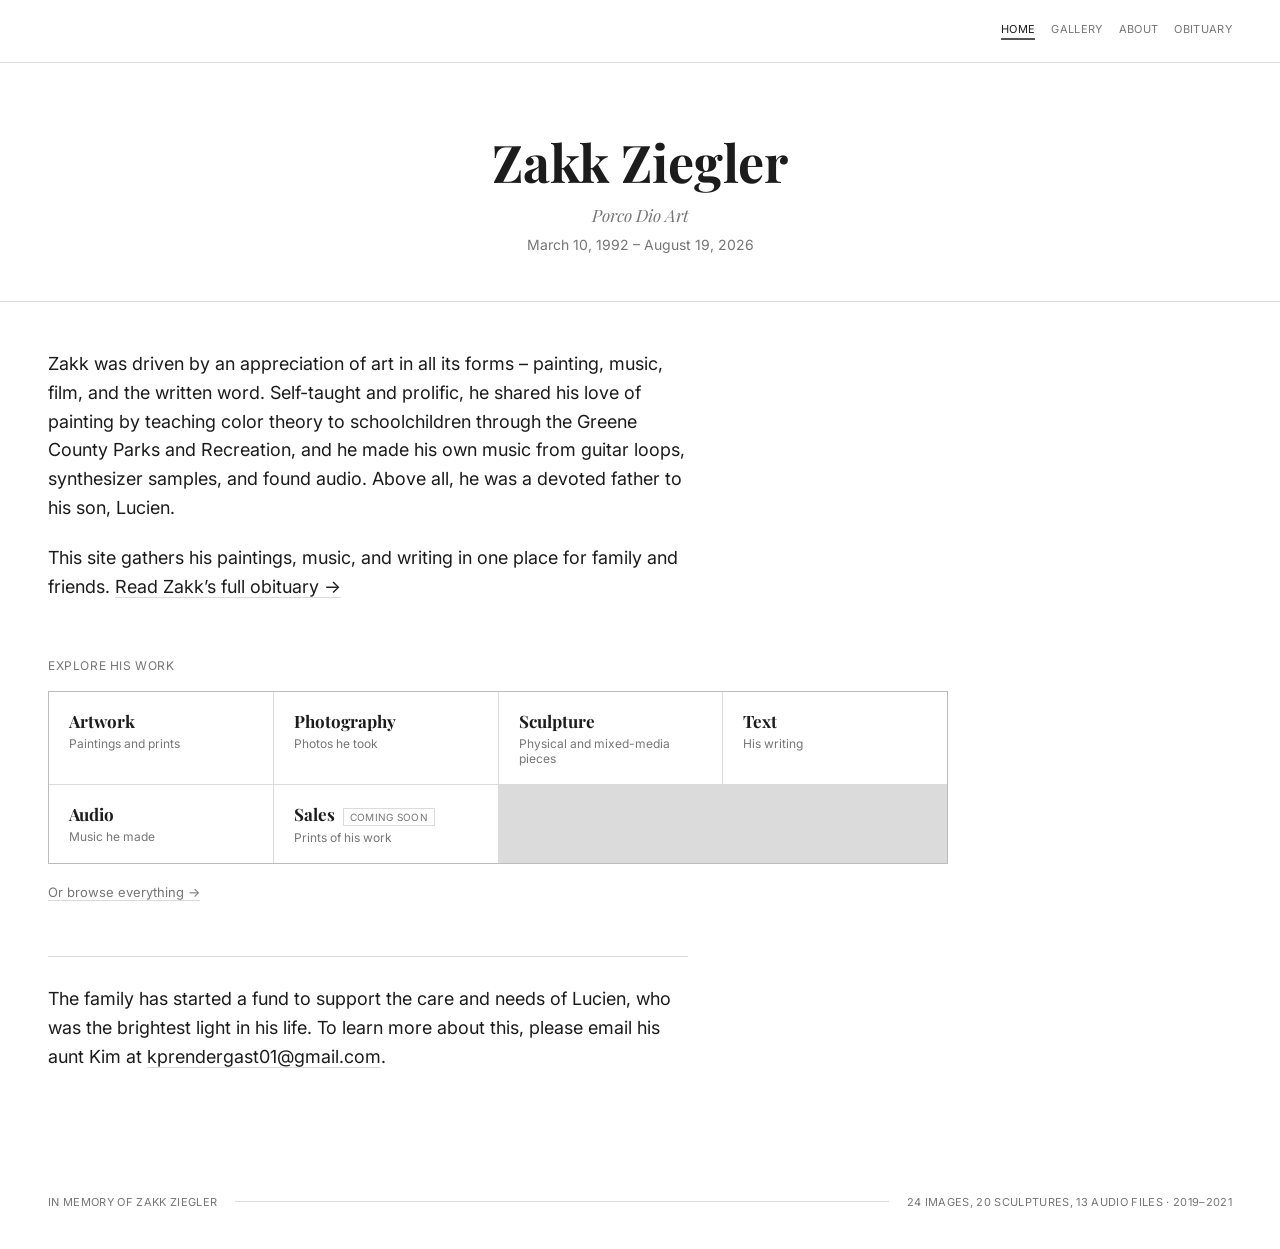
==== index.html @ e4d0fa74 "Split the homepage into a landing page and a separate Gallery page index.html was doing double duty " ====
<!doctype html>
<html lang="en">
<head>
<meta charset="utf-8">
<meta name="viewport" content="width=device-width, initial-scale=1">
<title>In Memory of Zakk Ziegler</title>
<meta name="description" content="Zakk Ziegler's art, music, and writing, gathered for family and friends.">
<meta name="color-scheme" content="light">
<link rel="icon" href="favicon.ico" sizes="16x16">

<!-- Open Graph tags control link-preview cards (iMessage, Slack,
     social media, etc.) separately from the browser-tab <title>
     above -- shows "Porco Dio Art" there rather than the more
     formal page title. -->
<meta property="og:type" content="website">
<meta property="og:url" content="https://zakkziegler.com/">
<meta property="og:title" content="Porco Dio Art">
<meta property="og:description" content="Zakk Ziegler's art, music, and writing, gathered for family and friends.">
<meta name="twitter:card" content="summary">
<meta name="twitter:title" content="Porco Dio Art">
<meta name="twitter:description" content="Zakk Ziegler's art, music, and writing, gathered for family and friends.">

<link rel="preconnect" href="https://fonts.googleapis.com">
<link rel="preconnect" href="https://fonts.gstatic.com" crossorigin>
<link href="https://fonts.googleapis.com/css2?family=Playfair+Display:ital,wght@0,500;0,600;0,700;0,800;1,500;1,600&family=Inter:ital,wght@0,400;0,500;0,600;0,700;1,400&display=swap" rel="stylesheet">

<link rel="stylesheet" href="styles.css">
</head>
<body>

<header class="site-header">
  <div class="header-right">
    <nav class="site-nav" aria-label="Site pages">
      <a href="index.html" aria-current="page">Home</a>
      <a href="gallery.html">Gallery</a>
      <a href="about.html">About</a>
      <a href="obituary.html">Obituary</a>
    </nav>
  </div>
</header>

<div id="view">
<section class="hero">
  <h1 class="hero-name">Zakk Ziegler</h1>
  <p class="hero-subtitle">Porco Dio Art</p>
  <p class="hero-dates">March 10, 1992 &ndash; August 19, 2026</p>
</section>

<main class="about-main landing-main">
  <div class="about-content">
    <p>Zakk was driven by an appreciation of art in all its forms &ndash; painting, music, film, and the written word. Self-taught and prolific, he shared his love of painting by teaching color theory to schoolchildren through the Greene County Parks and Recreation, and he made his own music from guitar loops, synthesizer samples, and found audio. Above all, he was a devoted father to his son, Lucien.</p>
    <p>This site gathers his paintings, music, and writing in one place for family and friends. <a href="obituary.html">Read Zakk&rsquo;s full obituary &rarr;</a></p>
  </div>

  <div class="explore">
    <p class="explore-label">Explore his work</p>
    <div class="explore-grid">
      <a class="explore-card" href="gallery.html?type=photo">
        <span class="explore-card-title">Artwork</span>
        <span class="explore-card-desc">Paintings and prints</span>
      </a>
      <a class="explore-card" href="gallery.html?type=photography">
        <span class="explore-card-title">Photography</span>
        <span class="explore-card-desc">Photos he took</span>
      </a>
      <a class="explore-card" href="gallery.html?type=sculpture">
        <span class="explore-card-title">Sculpture</span>
        <span class="explore-card-desc">Physical and mixed-media pieces</span>
      </a>
      <a class="explore-card" href="gallery.html?type=text">
        <span class="explore-card-title">Text</span>
        <span class="explore-card-desc">His writing</span>
      </a>
      <a class="explore-card" href="gallery.html?type=audio">
        <span class="explore-card-title">Audio</span>
        <span class="explore-card-desc">Music he made</span>
      </a>
      <a class="explore-card" href="gallery.html?type=sales">
        <span class="explore-card-title">Sales <span class="explore-card-badge">Coming soon</span></span>
        <span class="explore-card-desc">Prints of his work</span>
      </a>
    </div>
    <p class="explore-all"><a href="gallery.html">Or browse everything &rarr;</a></p>
  </div>

  <div class="about-content landing-note">
    <p>The family has started a fund to support the care and needs of Lucien, who was the brightest light in his life. To learn more about this, please email his aunt Kim at <a href="mailto:kprendergast01@gmail.com">kprendergast01@gmail.com</a>.</p>
  </div>
</main>
</div>

<footer class="site-footer">
  <span>In memory of Zakk Ziegler</span>
  <span class="rule" aria-hidden="true"></span>
  <span id="site-stats"></span>
</footer>

<script src="photos.js"></script>
<script src="script.js"></script>
<script src="stats.js"></script>
<script src="player.js"></script>
<script src="book.js"></script>
<script src="router.js"></script>
</body>
</html>
---- styles.css ----
/* ---------------------------------------------------------
   Tokens — a single fixed white/greyscale palette. No theme switching:
   this is deliberately the one presentation the site has, in keeping
   with a memorial site's quieter, respectful tone. --scrim and the
   --badge-* pair stay near-black regardless: the lightbox stays a
   dark viewing environment, and the tile-book-badge sits on top of
   arbitrary artwork so it needs guaranteed contrast.
--------------------------------------------------------- */
:root {
  --paper: #ffffff;
  --ink: #1c1c1c;
  --grid-line: rgba(0, 0, 0, 0.08);
  --accent: #545454;
  --muted: #767676;
  --muted-dim: #a3a3a3;
  --hairline: rgba(0, 0, 0, 0.14);
  --overlay: rgba(0, 0, 0, 0.05);
  --scrim: rgba(18, 18, 18, 0.97);
  --badge-bg: rgba(18, 18, 18, 0.7);
  --badge-ink: #f4f4f4;

  /* Playfair Display is reserved for display headings (the hero name,
     the obituary heading) — everything else, including long-form
     reading text, is Inter. Two families, not four: the personal
     site's Garamond/Plex/Baskerville mix is one of the things this
     palette is deliberately not reusing. */
  --font-display: 'Playfair Display', serif;
  --font-body: 'Inter', sans-serif;
  --font-meta: 'Inter', sans-serif;
  --font-serif: 'Inter', sans-serif;

  --gap: 1px;
  --edge: clamp(16px, 4vw, 48px);
}

* { box-sizing: border-box; }

html { -webkit-text-size-adjust: 100%; }

body {
  margin: 0;
  background: var(--paper);
  color: var(--ink);
  font-family: var(--font-body);
  -webkit-font-smoothing: antialiased;
}

img { display: block; max-width: 100%; }
img[hidden] { display: none; }

button {
  font-family: inherit;
  background: none;
  border: none;
  cursor: pointer;
  color: inherit;
}

:focus-visible {
  outline: 2px solid var(--accent);
  outline-offset: 3px;
}

/* ---------------------------------------------------------
   Header
--------------------------------------------------------- */
.site-header {
  display: flex;
  justify-content: flex-end;
  align-items: baseline;
  gap: 24px;
  padding: 22px var(--edge);
  border-bottom: 1px solid var(--hairline);
}

.header-right {
  display: flex;
  align-items: center;
  gap: 16px;
}

.site-nav {
  display: flex;
  gap: 16px;
  font-family: var(--font-meta);
  font-size: 11px;
  text-transform: uppercase;
  letter-spacing: 0.03em;
}
.site-nav a {
  color: var(--muted);
  text-decoration: none;
  border-bottom: 2px solid transparent;
  padding-bottom: 2px;
}
.site-nav a:hover { color: var(--ink); }
.site-nav a[aria-current="page"] {
  color: var(--ink);
  border-bottom-color: var(--accent);
}

/* ---------------------------------------------------------
   Hero — shown on the landing page above the intro/explore sections,
   and again on the gallery page above its filter/search row. Name,
   his art business name, and dates -- nothing else competing for
   attention.
--------------------------------------------------------- */
.hero {
  padding: 64px var(--edge) 48px;
  text-align: center;
  border-bottom: 1px solid var(--hairline);
}
.hero-name {
  margin: 0 0 0.15em;
  font-family: var(--font-display);
  font-weight: 700;
  font-size: clamp(32px, 5vw, 52px);
  color: var(--ink);
}
.hero-subtitle {
  margin: 0 0 0.6em;
  font-family: var(--font-display);
  font-style: italic;
  font-size: 17px;
  color: var(--muted);
}
.hero-dates {
  margin: 0;
  font-family: var(--font-body);
  font-size: 14px;
  color: var(--muted);
}

/* ---------------------------------------------------------
   Type nav — top-level sections (All/Photography/Text/Audio).
   Always visible, bolder and larger than the tag chips beneath
   it. Selecting "All" merges every section with no sub-tag row;
   selecting a specific section reveals its own tag row below,
   set apart with a distinct background (see .filters).
--------------------------------------------------------- */
.nav-row {
  display: flex;
  align-items: center;
  justify-content: space-between;
  flex-wrap: wrap;
  gap: 12px;
  padding: 20px var(--edge);
  border-bottom: 1px solid var(--hairline);
}

.type-nav[hidden] { display: none; }
.type-nav {
  display: flex;
  flex-wrap: wrap;
  gap: 28px;
  font-family: var(--font-display);
  font-weight: 700;
  font-size: 15px;
}

.nav-utility {
  display: flex;
  align-items: center;
  gap: 12px;
}

.search-input {
  font-family: var(--font-meta);
  font-size: 12px;
  color: var(--ink);
  background: none;
  border: none;
  border-bottom: 1px solid var(--hairline);
  padding: 4px 2px;
  width: 140px;
}
.search-input:focus { outline: none; border-bottom-color: var(--accent); }
.search-input::placeholder { color: var(--muted); }
.search-input::-webkit-search-cancel-button { -webkit-appearance: none; }

.shuffle-btn {
  font-family: var(--font-meta);
  font-size: 11px;
  text-transform: uppercase;
  letter-spacing: 0.03em;
  color: var(--muted);
  border: 1px solid var(--hairline);
  padding: 5px 10px;
  white-space: nowrap;
}
.shuffle-btn:hover { color: var(--ink); border-color: var(--accent); }

.type-chip {
  padding-bottom: 4px;
  border-bottom: 2px solid transparent;
  color: var(--muted);
  transition: color 0.2s ease, border-color 0.2s ease;
}
.type-chip:hover { color: var(--ink); }
.type-chip.is-active {
  color: var(--ink);
  border-bottom-color: var(--accent);
}

/* ---------------------------------------------------------
   Location nav — a middle tier, Photography-only: shares the tag
   row's darker "nested" background below it (no border between the
   two, so they read as one continuous panel), but sits a size step
   up in the type scale to mark it as the coarser of the two filters.
--------------------------------------------------------- */
.location-nav[hidden] { display: none; }
.location-nav {
  display: flex;
  flex-wrap: wrap;
  gap: 20px;
  padding: 14px var(--edge) 0;
  background: rgba(0, 0, 0, 0.14);
  font-family: var(--font-display);
  font-weight: 500;
  font-size: 13px;
}
/* No bottom padding above: when .filters is expanded right below,
   its own top padding is meant to be the only gap, so the two read as
   one continuous panel. But .filters collapses by default now, and
   without it there's nothing supplying that breathing room -- add it
   back here specifically for when that's the case. */
.location-nav:has(+ .filters[hidden]) {
  padding-bottom: 14px;
}

.location-chip {
  padding-bottom: 4px;
  border-bottom: 2px solid transparent;
  color: var(--muted);
  transition: color 0.2s ease, border-color 0.2s ease;
}
.location-chip:hover { color: var(--ink); }
.location-chip.is-active {
  color: var(--ink);
  border-bottom-color: var(--accent);
}

/* ---------------------------------------------------------
   Filter chips — tab-style, not pills; underline marks state.
   A visibly different background from .type-nav above it marks
   this row as the nested, section-specific tier.
--------------------------------------------------------- */
.filters[hidden] { display: none; }
.filters {
  display: flex;
  flex-wrap: wrap;
  gap: 22px;
  padding: 14px var(--edge);
  background: rgba(0, 0, 0, 0.14);
  border-bottom: 1px solid var(--hairline);
  font-family: var(--font-meta);
  font-size: 12px;
  text-transform: uppercase;
  letter-spacing: 0.03em;
}

.filter-chip {
  padding-bottom: 4px;
  border-bottom: 2px solid transparent;
  color: var(--muted);
  transition: color 0.2s ease, border-color 0.2s ease;
}
.filter-chip:hover { color: var(--ink); }
.filter-chip.is-active {
  color: var(--ink);
  border-bottom-color: var(--accent);
}

/* Wraps the active type/location chip together with the tag-filter
   dropdown arrow so the two sit tight against each other, regardless
   of the row's own (much larger) gap between chips. */
.type-chip-group,
.location-chip-group {
  display: inline-flex;
  align-items: center;
  gap: 6px;
}

.filters-toggle {
  font-family: var(--font-meta);
  font-size: 11px;
  line-height: 1;
  color: var(--muted);
  padding: 2px 4px;
}
.filters-toggle:hover { color: var(--ink); }
/* Active both when the row is actually open, and whenever a specific
   tag is applied even while it's collapsed -- an applied filter
   should never be silently invisible. */
.filters-toggle.is-active { color: var(--accent); }

/* ---------------------------------------------------------
   Gallery grid — every tile the same size, unlike the personal
   site's asymmetric lg/md/sm masonry. Column count follows from the
   available width rather than a fixed count, so it settles on
   whatever number of equal columns fits at a comfortable minimum
   tile width.
--------------------------------------------------------- */
.gallery {
  display: grid;
  grid-template-columns: repeat(auto-fill, minmax(360px, 1fr));
  align-items: start;
  gap: var(--gap);
  background: var(--hairline);
  padding: var(--gap) var(--edge) 0;
}

.tile {
  margin: 0;
  background: var(--paper);
  padding-bottom: var(--gap);
}

.tile-button {
  position: relative;
  display: block;
  width: 100%;
  padding: 0;
  overflow: hidden;
  background: var(--paper);
  transition: box-shadow 0.25s ease;
}

/* No fixed aspect-ratio box, no object-fit crop -- the tile is as
   tall as the image needs to be at the grid column's width, so a
   painting's full composition always shows in the grid, not just
   whatever a fixed frame happened to crop into view. */
.tile-button img {
  display: block;
  width: 100%;
  height: auto;
  filter: grayscale(0.25) brightness(0.92);
  transition: filter 0.3s ease, transform 0.5s ease;
}

.tile-button:hover img,
.tile-button:focus-visible img {
  filter: grayscale(0) brightness(1);
}

/* A soft lift instead of a hard accent-colored frame -- gentler,
   and deliberately not the personal site's bracket-corner "viewfinder"
   hover treatment. */
.tile-button:hover,
.tile-button:focus-visible {
  box-shadow: 0 10px 26px rgba(0, 0, 0, 0.16);
}
@media (prefers-reduced-motion: no-preference) {
  .tile-button:hover img, .tile-button:focus-visible img { transform: scale(1.03); }
}

/* Marks a "bound object" tile (book.js), or a multi-photo tile. */
.tile-book-badge {
  position: absolute;
  top: 12px;
  right: 12px;
  font-family: var(--font-meta);
  font-size: 11px;
  text-transform: uppercase;
  letter-spacing: 0.05em;
  color: var(--badge-ink);
  background: var(--badge-bg);
  padding: 3px 7px;
}

/* Text-post tiles: sized to their own content rather than the fixed
   3:2 photo frame, so a short poem gets a compact box instead of a
   mostly-empty image-shaped one. Longer poems are capped and faded
   out at the bottom rather than blowing up the grid. */
.tile-button--text {
  aspect-ratio: auto;
  display: block;
  max-height: 420px;
  padding: 48px 20px 20px;
  background: var(--overlay);
  overflow: hidden;
  position: relative;
  text-align: left;
}
/* The fade only makes sense when a poem is actually being clamped by
   max-height above -- script.js measures this after render and adds
   is-clamped. Without that check, the gradient would fall at a fixed
   distance from the bottom of every tile regardless of where the text
   actually ends, dimming the last line of plenty of short, complete
   poems that were never being cut off. */
.tile-button--text.is-clamped::before {
  content: "";
  position: absolute;
  left: 0;
  right: 0;
  bottom: 0;
  height: 56px;
  background: linear-gradient(to bottom, transparent, var(--overlay));
  pointer-events: none;
}

.tile-text-preview {
  display: flex;
  flex-direction: column;
  gap: 8px;
}

.tile-text-title {
  font-family: var(--font-serif);
  font-style: italic;
  font-size: 20px;
  color: var(--ink);
  text-rendering: optimizeLegibility;
}

.tile-text-excerpt {
  margin: 0;
  font-family: var(--font-serif);
  font-size: 14px;
  line-height: 1.5;
  color: var(--muted);
  white-space: pre-line;
}

/* Audio tiles: cover art like any other image tile, with a play/pause
   icon overlay. Clicking sends the track to the persistent corner
   player (player.js) rather than expanding controls in place -- that
   widget already owns progress/volume/visualizer, so the tile itself
   only needs to reflect play state. .tile-audio is kept as a bare
   marker class -- player.js queries tiles by it plus data-file to
   mirror playback state, same pattern as book.js/lightbox use
   dataset attributes rather than a kept element reference. */
.tile-audio-play-icon {
  position: absolute;
  top: 50%;
  left: 50%;
  transform: translate(-50%, -50%);
  width: 52px;
  height: 52px;
  display: flex;
  align-items: center;
  justify-content: center;
  border-radius: 50%;
  background: var(--badge-bg);
  color: var(--badge-ink);
  font-size: 16px;
  opacity: 0.85;
  transition: opacity 0.2s ease, transform 0.2s ease;
  pointer-events: none;
}
.tile-button--audio:hover .tile-audio-play-icon,
.tile-button--audio:focus-visible .tile-audio-play-icon {
  opacity: 1;
  transform: translate(-50%, -50%) scale(1.06);
}
.tile-button--audio.is-playing {
  box-shadow: 0 0 0 2px var(--accent) inset;
}

.tile figcaption {
  display: flex;
  justify-content: space-between;
  align-items: baseline;
  gap: 12px;
  padding: 10px 14px 14px;
}

.tile-title {
  font-family: var(--font-serif);
  font-style: italic;
  font-size: 15px;
}

.tile-meta {
  font-family: var(--font-meta);
  font-size: 11px;
  color: var(--muted);
  text-transform: uppercase;
  text-align: right;
  /* Wraps rather than nowrap since a long date/location line can
     exceed a tile's width at the grid's narrower column counts.
     min-width:0 overrides the flex default (min-width:auto), which
     otherwise keeps a flex item from shrinking below its unwrapped
     content width regardless of white-space. */
  min-width: 0;
}

.empty-state {
  font-family: var(--font-meta);
  font-size: 13px;
  color: var(--muted);
  text-align: center;
  padding: 120px var(--edge);
  line-height: 1.8;
}
.empty-state code {
  background: var(--grid-line);
  padding: 1px 5px;
}

/* ---------------------------------------------------------
   About page
--------------------------------------------------------- */
.about-main {
  padding: 80px var(--edge);
  min-height: 40vh;
}
.about-content {
  max-width: 640px;
  font-family: var(--font-serif);
  font-size: 18px;
  line-height: 1.6;
  color: var(--ink);
}
.about-content p { margin: 0 0 1.2em; }
.about-content a {
  color: var(--ink);
  text-decoration: none;
  border-bottom: 1px solid var(--hairline);
}
.about-content a:hover { border-bottom-color: var(--accent); }

.about-content p.about-links {
  margin-top: 2em;
  display: flex;
  align-items: center;
  gap: 12px;
  font-family: var(--font-meta);
  font-size: 13px;
  text-transform: uppercase;
  letter-spacing: 0.03em;
}
.about-links-rule {
  width: 1px;
  height: 12px;
  background: var(--hairline);
}

/* ---------------------------------------------------------
   Landing page — hero (above, shared with the gallery page), then a
   short intro, an "explore" card grid pointing at each section of the
   gallery, and a closing donations note. Reuses .about-main/
   .about-content for the intro paragraph's type scale, just with less
   top padding since the hero already provides separation above it.
--------------------------------------------------------- */
.landing-main {
  padding-top: 48px;
}

.explore {
  max-width: 900px;
  margin: 56px 0 0;
}
.explore-label {
  margin: 0 0 18px;
  font-family: var(--font-meta);
  font-size: 12px;
  text-transform: uppercase;
  letter-spacing: 0.05em;
  color: var(--muted);
}
.explore-grid {
  display: grid;
  grid-template-columns: repeat(auto-fill, minmax(220px, 1fr));
  gap: 1px;
  background: var(--hairline);
  border: 1px solid var(--hairline);
}
.explore-card {
  display: flex;
  flex-direction: column;
  gap: 4px;
  padding: 18px 20px;
  background: var(--paper);
  text-decoration: none;
  transition: background 0.2s ease;
}
.explore-card:hover { background: var(--overlay); }
.explore-card:hover .explore-card-title { color: var(--accent); }
.explore-card-title {
  display: flex;
  align-items: baseline;
  gap: 8px;
  font-family: var(--font-display);
  font-weight: 700;
  font-size: 17px;
  color: var(--ink);
}
.explore-card-desc {
  font-family: var(--font-meta);
  font-size: 12px;
  color: var(--muted);
}
.explore-card-badge {
  font-family: var(--font-meta);
  font-weight: 400;
  font-size: 10px;
  text-transform: uppercase;
  letter-spacing: 0.03em;
  color: var(--muted);
  border: 1px solid var(--hairline);
  padding: 2px 6px;
}
.explore-all {
  margin: 20px 0 0;
  font-family: var(--font-meta);
  font-size: 13px;
}
.explore-all a {
  color: var(--muted);
  text-decoration: none;
  border-bottom: 1px solid var(--hairline);
}
.explore-all a:hover { color: var(--ink); border-bottom-color: var(--accent); }

.landing-note {
  max-width: 640px;
  margin-top: 56px;
  padding-top: 28px;
  border-top: 1px solid var(--hairline);
}

/* ---------------------------------------------------------
   Obituary page — shares .about-main/.about-content's layout and
   type scale, with a name/dates masthead on top of the same prose
   column.
--------------------------------------------------------- */
.obituary-name {
  margin: 0 0 0.2em;
  font-family: var(--font-display);
  font-weight: 700;
  font-size: 32px;
  color: var(--ink);
}
.obituary-dates {
  margin: 0 0 1.8em;
  font-family: var(--font-meta);
  font-size: 13px;
  letter-spacing: 0.02em;
  color: var(--muted);
}

/* ---------------------------------------------------------
   Footer
--------------------------------------------------------- */
.site-footer {
  display: flex;
  flex-wrap: wrap;
  row-gap: 6px;
  align-items: center;
  gap: 18px;
  padding: 22px var(--edge) 40px;
  font-family: var(--font-meta);
  font-size: 11px;
  color: var(--muted);
  text-transform: uppercase;
  letter-spacing: 0.03em;
}
.site-footer .rule {
  flex: 1;
  height: 1px;
  background: var(--hairline);
}

/* ---------------------------------------------------------
   Lightbox
--------------------------------------------------------- */
.lightbox {
  position: fixed;
  inset: 0;
  background: var(--scrim);
  display: none;
  align-items: center;
  justify-content: center;
  z-index: 10;
  padding: var(--edge);
}
.lightbox.is-open { display: flex; }

.lightbox-figure {
  margin: 0;
  max-width: min(1100px, 100%);
  display: flex;
  flex-direction: column;
  align-items: center;
}

.lightbox-figure img {
  max-height: 76vh;
  width: auto;
  object-fit: contain;
  cursor: zoom-in;
}

/* Zoomed state: drop the fit-to-viewport cap so the image renders
   near its native resolution, in a scrollable frame, for examining
   detail. Toggled by clicking the center third of the image. */
.lightbox-figure.is-zoomed {
  max-width: 92vw;
  max-height: 80vh;
  overflow: auto;
  cursor: zoom-out;
}
.lightbox-figure.is-zoomed img {
  max-height: none;
  max-width: none;
  cursor: zoom-out;
}

/* Text posts: a scrollable, book-page-like panel in place of the
   image. Deliberately simplified relative to the source PDF — verse
   keeps its line and stanza breaks, prose reflows as one justified
   block, but per-poem one-off effects aren't replicated. */
.lightbox-text {
  width: min(640px, 84vw);
  max-height: 76vh;
  overflow-y: auto;
  background: var(--paper);
  border: 1px solid var(--hairline);
  padding: 48px clamp(24px, 5vw, 64px);
}

.plain-text-toggle {
  display: block;
  margin: 0 0 24px auto;
  font-family: var(--font-meta);
  font-size: 11px;
  text-transform: uppercase;
  letter-spacing: 0.03em;
  color: var(--muted);
  border-bottom: 1px solid var(--muted);
}
.plain-text-toggle:hover { color: var(--ink); border-bottom-color: var(--accent); }

.lightbox-text-body .text-title {
  font-family: var(--font-serif);
  font-style: italic;
  font-size: 20px;
  color: var(--ink);
  margin: 0 0 1.6em;
  text-rendering: optimizeLegibility;
}
.lightbox-text-body.is-plain .text-title { display: none; }

.lightbox-text-body .text-verse,
.lightbox-text-body .text-prose {
  font-family: var(--font-serif);
  font-size: 18px;
  line-height: 1.45;
  color: var(--ink);
  margin: 0 0 1.3em;
  text-rendering: optimizeLegibility;
  font-variant-ligatures: common-ligatures;
}
.lightbox-text-body .text-prose { text-align: justify; }

.lightbox-text-body.is-plain .text-verse,
.lightbox-text-body.is-plain .text-prose {
  font-family: var(--font-meta);
  font-size: 13px;
  line-height: 1.6;
  text-align: left;
  color: var(--muted);
}

/* Audio player controls: a bare play toggle, a click-to-seek progress
   bar, and a time readout — no native browser widget, so it stays
   consistent with the rest of the site's controls. Lives inline
   inside a .tile-audio-player, not in the lightbox. */
.audio-play {
  flex: none;
  width: 40px;
  height: 40px;
  display: flex;
  align-items: center;
  justify-content: center;
  font-size: 14px;
  color: var(--ink);
  border: 1px solid var(--hairline);
  border-radius: 50%;
}
.audio-play:hover { border-color: var(--accent); color: var(--accent); }

.audio-progress {
  flex: 1;
  height: 3px;
  background: var(--hairline);
  cursor: pointer;
  position: relative;
}
.audio-progress-fill {
  position: absolute;
  top: 0;
  left: 0;
  bottom: 0;
  width: 0%;
  background: var(--accent);
}

.audio-time {
  flex: none;
  font-family: var(--font-meta);
  font-size: 11px;
  color: var(--muted);
  white-space: nowrap;
}

/* Volume remembers its value (localStorage) across tracks and visits,
   so it's set once and left alone rather than reset per-track. */
.audio-volume {
  flex: none;
  width: 64px;
  accent-color: var(--accent);
  cursor: pointer;
}

/* ---------------------------------------------------------
   Book viewer (book.js) — a dedicated page-turning overlay for "bound
   object" entries, built and appended to <body> by book.js itself
   (same pattern as the persistent audio player below), so it survives
   router.js's page swaps. Visually modeled on the lightbox: same fixed
   dark scrim, same corner close/nav button placement -- but the stage
   holds either the closed cover alone or a two-page spread instead of
   a single image.
--------------------------------------------------------- */
.book-viewer {
  position: fixed;
  inset: 0;
  background: var(--scrim);
  display: none;
  align-items: center;
  justify-content: center;
  z-index: 10;
  padding: var(--edge);
}
.book-viewer:not([hidden]) { display: flex; }

.book-stage {
  display: flex;
  align-items: flex-start;
  justify-content: center;
  max-width: min(1200px, 100%);
  max-height: 76vh;
}

.book-cover {
  padding: 0;
  max-height: 76vh;
}
.book-cover[hidden] { display: none; }
.book-cover img {
  display: block;
  max-height: 76vh;
  max-width: 100%;
  width: auto;
  object-fit: contain;
  box-shadow: 0 20px 60px rgba(0, 0, 0, 0.5);
  cursor: pointer;
}

.book-spread[hidden] { display: none; }
.book-spread {
  display: flex;
  align-items: flex-start;
  justify-content: center;
  gap: 3px;
}

.book-page {
  max-height: 76vh;
  max-width: 44vw;
  width: auto;
  height: auto;
  object-fit: contain;
  background: #fff;
  box-shadow: 0 8px 30px rgba(0, 0, 0, 0.35);
}
.book-page-right[hidden] { display: none; }

.book-close, .book-nav {
  position: absolute;
  color: var(--badge-ink);
  font-size: 18px;
  padding: 12px;
  z-index: 1;
}
.book-close { top: 18px; right: var(--edge); }
.book-prev { left: var(--edge); }
.book-next { right: var(--edge); }
.book-nav { top: 50%; transform: translateY(-50%); font-size: 22px; }
.book-nav[disabled] { opacity: 0.25; cursor: default; }

.book-progress {
  position: absolute;
  bottom: 18px;
  left: 0;
  right: 0;
  margin: 0;
  text-align: center;
  font-family: var(--font-meta);
  font-size: 11px;
  text-transform: uppercase;
  letter-spacing: 0.05em;
  color: var(--muted-dim);
}

/* A scrollable strip of every page, for jumping straight to a section
   of a long journal instead of stepping through it two pages at a
   time. Sits just above the progress caption; scrolls independently
   of page-turning (see book.js's touch-guard on the filmstrip). */
.book-filmstrip {
  position: absolute;
  bottom: 46px;
  left: 0;
  right: 0;
  display: flex;
  gap: 6px;
  padding: 0 var(--edge);
  overflow-x: auto;
  scrollbar-width: thin;
}

.book-filmstrip-item {
  flex: none;
  width: 40px;
  height: 54px;
  padding: 0;
  overflow: hidden;
  background: var(--paper);
  opacity: 0.5;
  border: 2px solid transparent;
  transition: opacity 0.15s ease, border-color 0.15s ease;
}
.book-filmstrip-item:hover { opacity: 0.85; }
.book-filmstrip-item.is-active {
  opacity: 1;
  border-color: var(--accent);
}
.book-filmstrip-item img {
  display: block;
  width: 100%;
  height: 100%;
  object-fit: cover;
}

@media (max-width: 720px) {
  .book-page { max-width: 84vw; }
  .book-filmstrip { bottom: 40px; gap: 4px; }
  .book-filmstrip-item { width: 30px; height: 42px; }
}

/* ---------------------------------------------------------
   Persistent audio player — a fixed corner widget, not part of the
   page flow, so it survives router-driven navigation between pages
   untouched. Same white/greyscale palette as the rest of the site
   (unlike the lightbox scrim and tile-book-badge, which stay fixed
   dark on purpose) — it's page-level chrome, not a viewing
   environment, so it should read as part of the site.
--------------------------------------------------------- */
#site-player {
  position: fixed;
  right: 20px;
  bottom: 20px;
  width: 300px;
  max-width: calc(100vw - 40px);
  max-height: min(70vh, 480px);
  display: flex;
  flex-direction: column;
  overflow: hidden;
  background: var(--paper);
  border: 1px solid var(--hairline);
  color: var(--ink);
  font-family: var(--font-body);
  z-index: 20;
  box-shadow: 0 12px 32px rgba(0, 0, 0, 0.12);
}
#site-player[hidden] { display: none; }

/* Mini bar: a compact play/pause + title + next row. Only ever shown
   on narrow viewports (see the max-width media query below) — on
   desktop .site-player-full is always what's visible, regardless of
   the is-collapsed class, since the corner widget is small enough
   there not to need a collapsed state. */
.site-player-mini {
  display: none;
  align-items: center;
  gap: 10px;
  padding: 8px 12px;
  cursor: pointer;
}
.site-player-mini-play { width: 32px; height: 32px; font-size: 11px; }
.site-player-mini-title {
  flex: 1 1 auto;
  min-width: 0;
  overflow: hidden;
  white-space: nowrap;
  text-overflow: ellipsis;
  font-size: 13px;
}
.site-player-mini-next {
  flex: none;
  font-size: 14px;
  color: var(--muted);
  padding: 8px;
}

.site-player-full {
  display: flex;
  flex-direction: column;
  min-height: 0;
}

.site-player-header {
  display: flex;
  align-items: center;
  justify-content: space-between;
  padding: 10px 12px;
  border-bottom: 1px solid var(--hairline);
}
.site-player-now {
  font-family: var(--font-meta);
  font-size: 10px;
  text-transform: uppercase;
  letter-spacing: 0.05em;
  color: var(--muted);
}
.site-player-header-actions {
  display: flex;
  align-items: center;
  gap: 4px;
}
.site-player-collapse {
  display: none;
  color: var(--muted);
  font-size: 14px;
  padding: 4px 6px;
}
.site-player-collapse:hover { color: var(--ink); }
.site-player-close {
  color: var(--muted);
  font-size: 12px;
  line-height: 1;
  padding: 4px;
}
.site-player-close:hover { color: var(--ink); }

.site-player-track {
  display: flex;
  flex-direction: column;
  gap: 2px;
  padding: 10px 12px 0;
}
.site-player-title {
  font-size: 14px;
  font-weight: 500;
  overflow: hidden;
  white-space: nowrap;
  text-overflow: ellipsis;
}
.site-player-date {
  font-family: var(--font-meta);
  font-size: 10px;
  color: var(--muted);
}

/* Drawn in a fixed 400x40 canvas coordinate space (see player.js) --
   this display size is just how that gets stretched/shrunk to fit,
   the browser handles the scaling. */
.site-player-visualizer {
  display: block;
  width: calc(100% - 24px);
  height: 36px;
  margin: 10px 12px 0;
}

/* Tiny kHz reference marks under the visualizer -- positioned via
   inline left% computed in player.js from the same log frequency
   scale the bars use, so they land under the right bar regardless of
   width. */
.site-player-viz-scale {
  position: relative;
  height: 9px;
  margin: 2px 12px 0;
}
.site-player-viz-scale span {
  position: absolute;
  top: 0;
  transform: translateX(-50%);
  font-family: var(--font-meta);
  font-size: 8px;
  line-height: 1;
  color: var(--muted-dim);
  white-space: nowrap;
}

.site-player-progress {
  /* .audio-progress sets flex: 1 for its original row-flex context
     (.tile-audio-player) — here it's a direct child of the widget's
     column flex layout, where flex: 1 would grow it along the
     vertical axis instead of behaving as a thin horizontal bar. Its
     background comes from .audio-progress's own var(--hairline) rule
     — no override needed now that this widget uses the page's normal
     light background too. */
  flex: none;
  margin: 10px 12px 0;
}
.site-player-time {
  margin: 6px 12px 0;
  color: var(--muted);
}

.site-player-transport {
  display: flex;
  align-items: center;
  gap: 10px;
  padding: 10px 12px 12px;
}
.site-player-prev, .site-player-next {
  flex: none;
  font-size: 14px;
  color: var(--muted);
  padding: 6px;
}
.site-player-prev:hover, .site-player-next:hover { color: var(--accent); }
.site-player-playpause {
  border-color: var(--hairline);
  color: var(--ink);
}
.site-player-playpause:hover { border-color: var(--accent); color: var(--accent); }

.site-player-playlist {
  list-style: none;
  margin: 0;
  padding: 6px 0;
  overflow-y: auto;
  border-top: 1px solid var(--hairline);
}
.site-player-playlist-item button {
  display: flex;
  align-items: center;
  gap: 10px;
  width: 100%;
  padding: 7px 12px;
  text-align: left;
  font-size: 12px;
  color: var(--muted);
}
.site-player-playlist-item button:hover { color: var(--ink); }
.site-player-playlist-item.is-current button { color: var(--accent); }
.site-player-playlist-title {
  flex: 1 1 auto;
  min-width: 0;
  overflow: hidden;
  white-space: nowrap;
  text-overflow: ellipsis;
}
.site-player-playlist-duration {
  flex: none;
  font-family: var(--font-meta);
  font-size: 10px;
  color: var(--muted-dim);
}

/* A small row of thumbnails for a piece shot more than once (see
   `images` in photos.js) -- switches which shot the lightbox is
   showing, independent of the prev/next arrows that move between
   gallery items. */
.lightbox-subgallery {
  display: flex;
  justify-content: center;
  gap: 8px;
  margin-top: 14px;
}
.lightbox-subgallery[hidden] { display: none; }
.lightbox-subgallery-item {
  flex: none;
  width: 44px;
  height: 44px;
  padding: 0;
  overflow: hidden;
  opacity: 0.5;
  border: 2px solid transparent;
  transition: opacity 0.15s ease, border-color 0.15s ease;
}
.lightbox-subgallery-item:hover { opacity: 0.85; }
.lightbox-subgallery-item.is-active {
  opacity: 1;
  border-color: var(--accent);
}
.lightbox-subgallery-item img {
  display: block;
  width: 100%;
  height: 100%;
  object-fit: cover;
}

.lightbox-figure figcaption {
  margin-top: 18px;
  color: var(--ink);
  text-align: center;
}

.lightbox-caption-line {
  display: flex;
  gap: 14px;
  align-items: baseline;
  justify-content: center;
  flex-wrap: wrap;
  font-family: var(--font-meta);
  font-size: 12px;
  text-transform: uppercase;
  letter-spacing: 0.02em;
}
.lightbox-title { font-family: var(--font-serif); font-style: italic; text-transform: none; font-size: 16px; }
.lightbox-meta { color: var(--muted); }

.lightbox-specs {
  margin-top: 6px;
  font-family: var(--font-meta);
  font-size: 11px;
  color: var(--muted-dim);
  letter-spacing: 0.02em;
}

.lightbox-close, .lightbox-nav {
  position: absolute;
  color: var(--ink);
  font-size: 18px;
  padding: 12px;
  z-index: 1;
}
.lightbox-close { top: 18px; right: var(--edge); }
.lightbox-prev { left: var(--edge); }
.lightbox-next { right: var(--edge); }

.lightbox-copy-link {
  position: absolute;
  top: 18px;
  right: calc(var(--edge) + 52px);
  font-family: var(--font-meta);
  font-size: 10px;
  text-transform: uppercase;
  letter-spacing: 0.04em;
  color: var(--muted);
  padding: 15px 8px;
  z-index: 1;
  white-space: nowrap;
}
.lightbox-copy-link:hover { color: var(--accent); }
.lightbox-copy-link.is-copied { color: var(--accent); }
.lightbox-nav { top: 50%; transform: translateY(-50%); font-size: 22px; }

.lightbox-hint {
  position: absolute;
  bottom: 18px;
  left: 0;
  right: 0;
  margin: 0;
  text-align: center;
  font-family: var(--font-meta);
  font-size: 10px;
  text-transform: uppercase;
  letter-spacing: 0.05em;
  color: var(--muted-dim);
}

/* ---------------------------------------------------------
   Small screens
--------------------------------------------------------- */
@media (max-width: 720px) {
  .gallery { grid-template-columns: 1fr; }
  .lightbox-hint { display: none; }

  /* The corner widget becomes an edge-to-edge bottom bar, defaulting
     to the compact mini row (see the is-collapsed toggling in
     player.js) so a playing track doesn't block browsing the rest of
     the page. Tapping it expands to the full player + playlist. */
  #site-player {
    left: 0;
    right: 0;
    bottom: 0;
    width: 100%;
    max-width: 100%;
    max-height: 70vh;
    border-left: none;
    border-right: none;
    border-bottom: none;
  }
  #site-player.is-collapsed { max-height: none; }
  #site-player.is-collapsed .site-player-full { display: none; }
  #site-player.is-collapsed .site-player-mini { display: flex; }
  .site-player-collapse { display: inline-flex; }
}
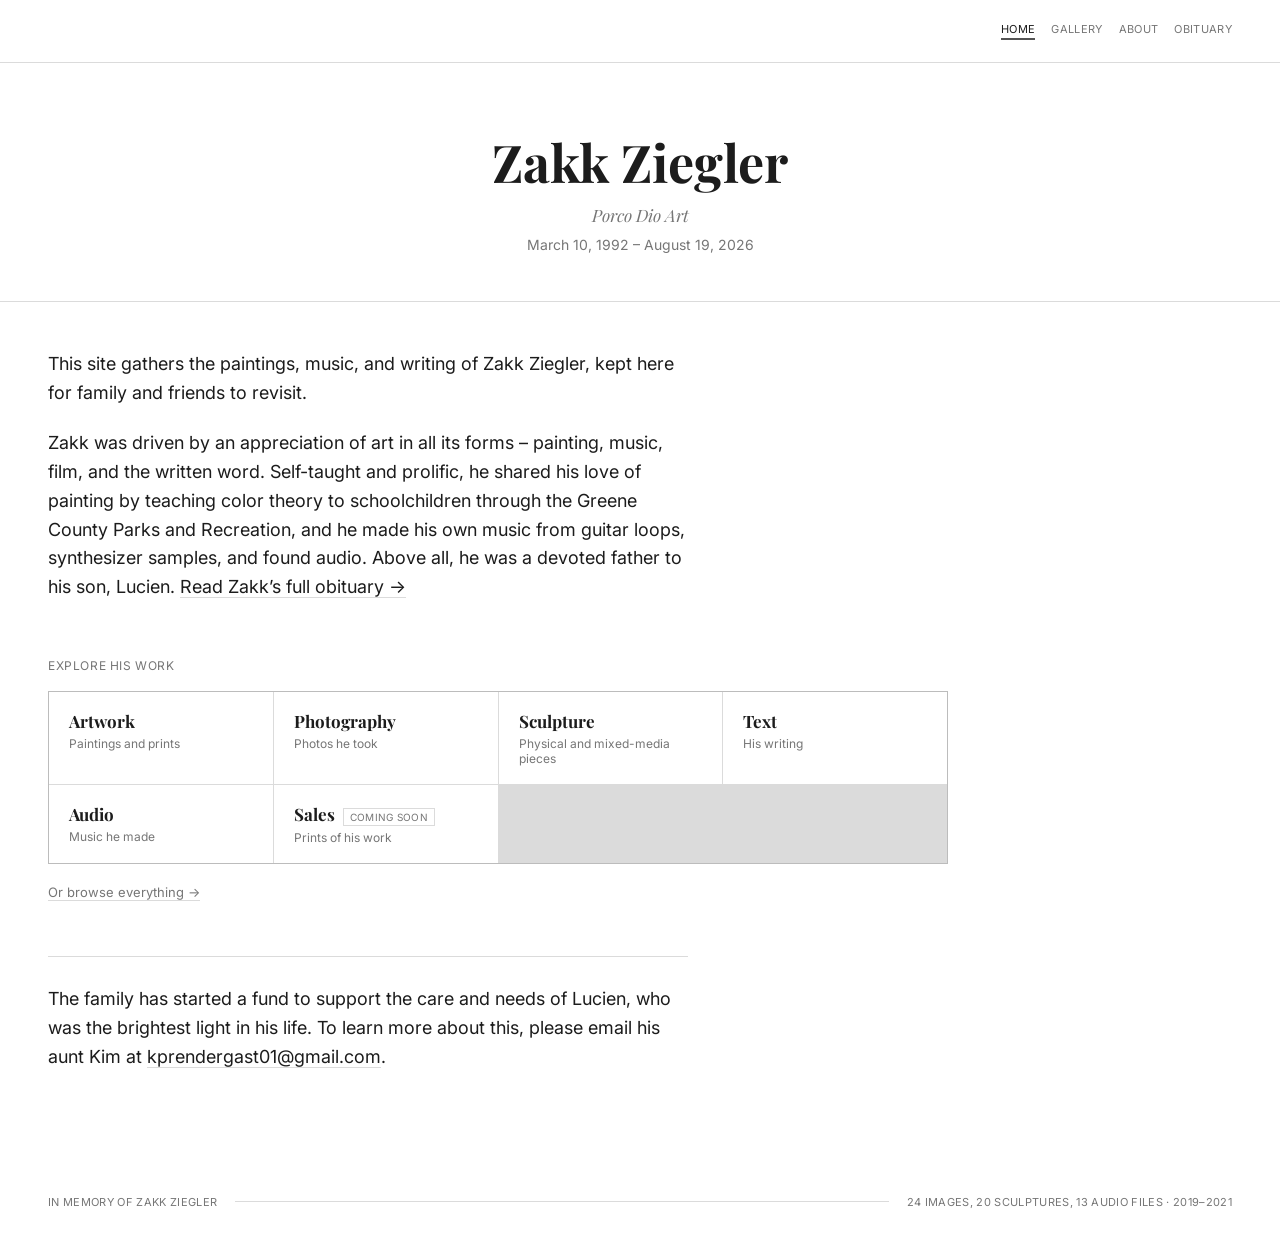
==== commit 2d2dfd6f: "Lead the landing page intro with the site's purpose, not the bio Reorder the two paragraphs so it op" ====
--- a/index.html
+++ b/index.html
@@ -48,8 +48,8 @@
 
 <main class="about-main landing-main">
   <div class="about-content">
-    <p>Zakk was driven by an appreciation of art in all its forms &ndash; painting, music, film, and the written word. Self-taught and prolific, he shared his love of painting by teaching color theory to schoolchildren through the Greene County Parks and Recreation, and he made his own music from guitar loops, synthesizer samples, and found audio. Above all, he was a devoted father to his son, Lucien.</p>
-    <p>This site gathers his paintings, music, and writing in one place for family and friends. <a href="obituary.html">Read Zakk&rsquo;s full obituary &rarr;</a></p>
+    <p>This site gathers the paintings, music, and writing of Zakk Ziegler, kept here for family and friends to revisit.</p>
+    <p>Zakk was driven by an appreciation of art in all its forms &ndash; painting, music, film, and the written word. Self-taught and prolific, he shared his love of painting by teaching color theory to schoolchildren through the Greene County Parks and Recreation, and he made his own music from guitar loops, synthesizer samples, and found audio. Above all, he was a devoted father to his son, Lucien. <a href="obituary.html">Read Zakk&rsquo;s full obituary &rarr;</a></p>
   </div>
 
   <div class="explore">
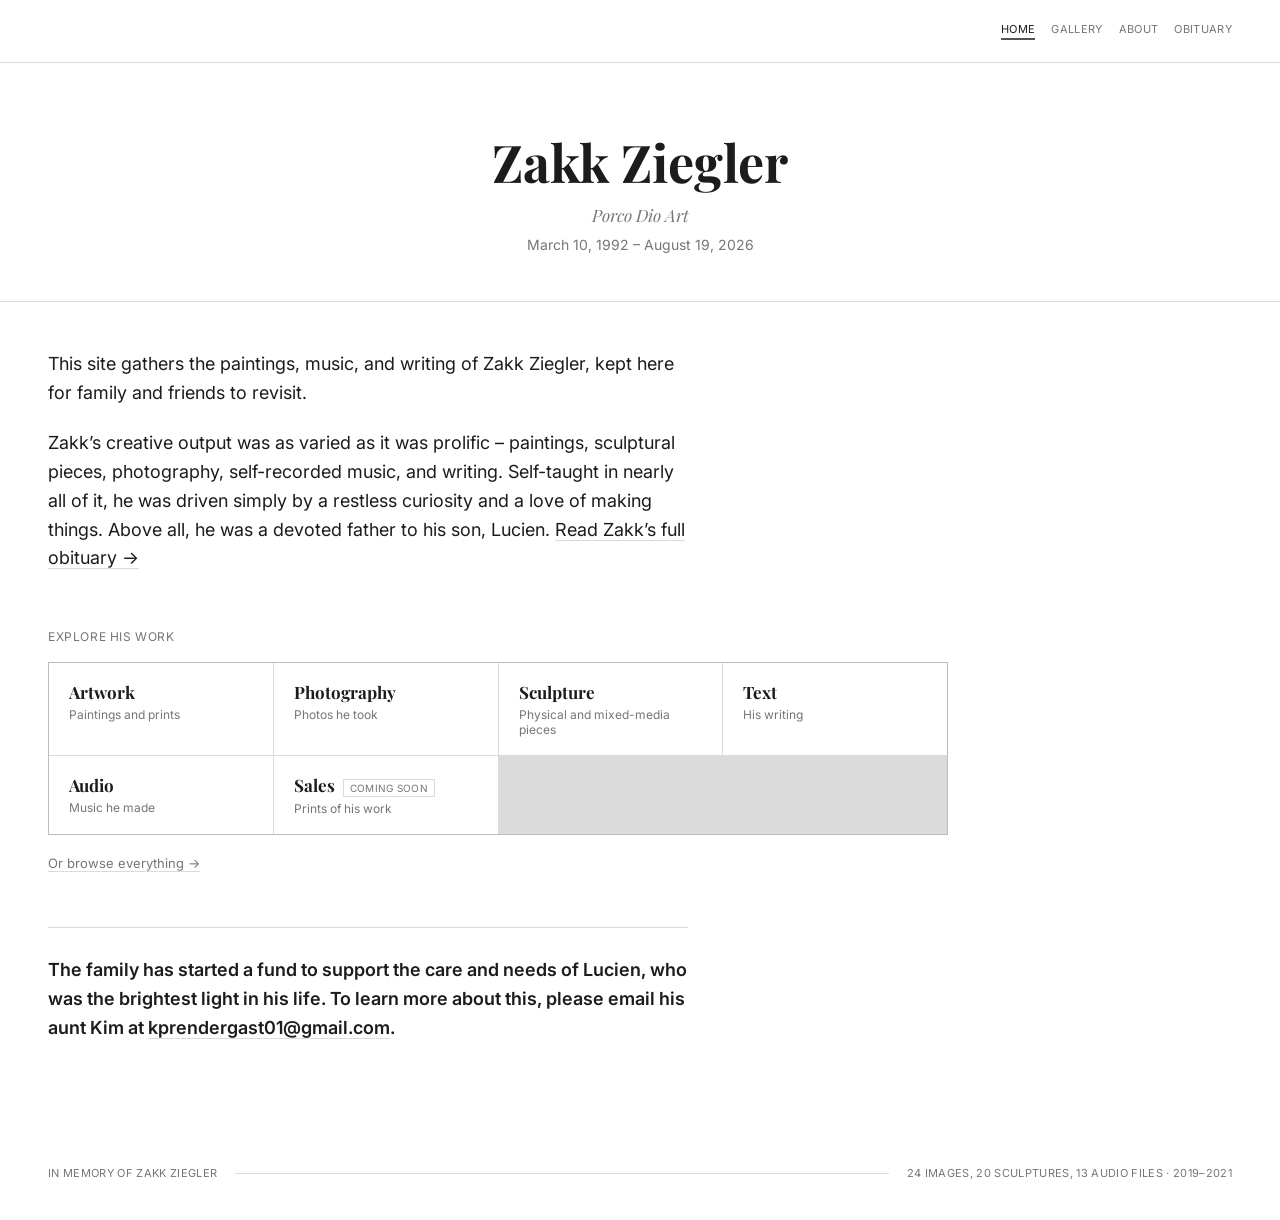
==== commit 90c81965: "Rework landing page bio to emphasize the range of his work Lead with the breadth of mediums (paintin" ====
--- a/index.html
+++ b/index.html
@@ -49,7 +49,7 @@
 <main class="about-main landing-main">
   <div class="about-content">
     <p>This site gathers the paintings, music, and writing of Zakk Ziegler, kept here for family and friends to revisit.</p>
-    <p>Zakk was driven by an appreciation of art in all its forms &ndash; painting, music, film, and the written word. Self-taught and prolific, he shared his love of painting by teaching color theory to schoolchildren through the Greene County Parks and Recreation, and he made his own music from guitar loops, synthesizer samples, and found audio. Above all, he was a devoted father to his son, Lucien. <a href="obituary.html">Read Zakk&rsquo;s full obituary &rarr;</a></p>
+    <p>Zakk&rsquo;s creative output was as varied as it was prolific &ndash; paintings, sculptural pieces, photography, self-recorded music, and writing. Self-taught in nearly all of it, he was driven simply by a restless curiosity and a love of making things. Above all, he was a devoted father to his son, Lucien. <a href="obituary.html">Read Zakk&rsquo;s full obituary &rarr;</a></p>
   </div>
 
   <div class="explore">
--- a/styles.css
+++ b/styles.css
@@ -618,6 +618,7 @@
   margin-top: 56px;
   padding-top: 28px;
   border-top: 1px solid var(--hairline);
+  font-weight: 600;
 }
 
 /* ---------------------------------------------------------
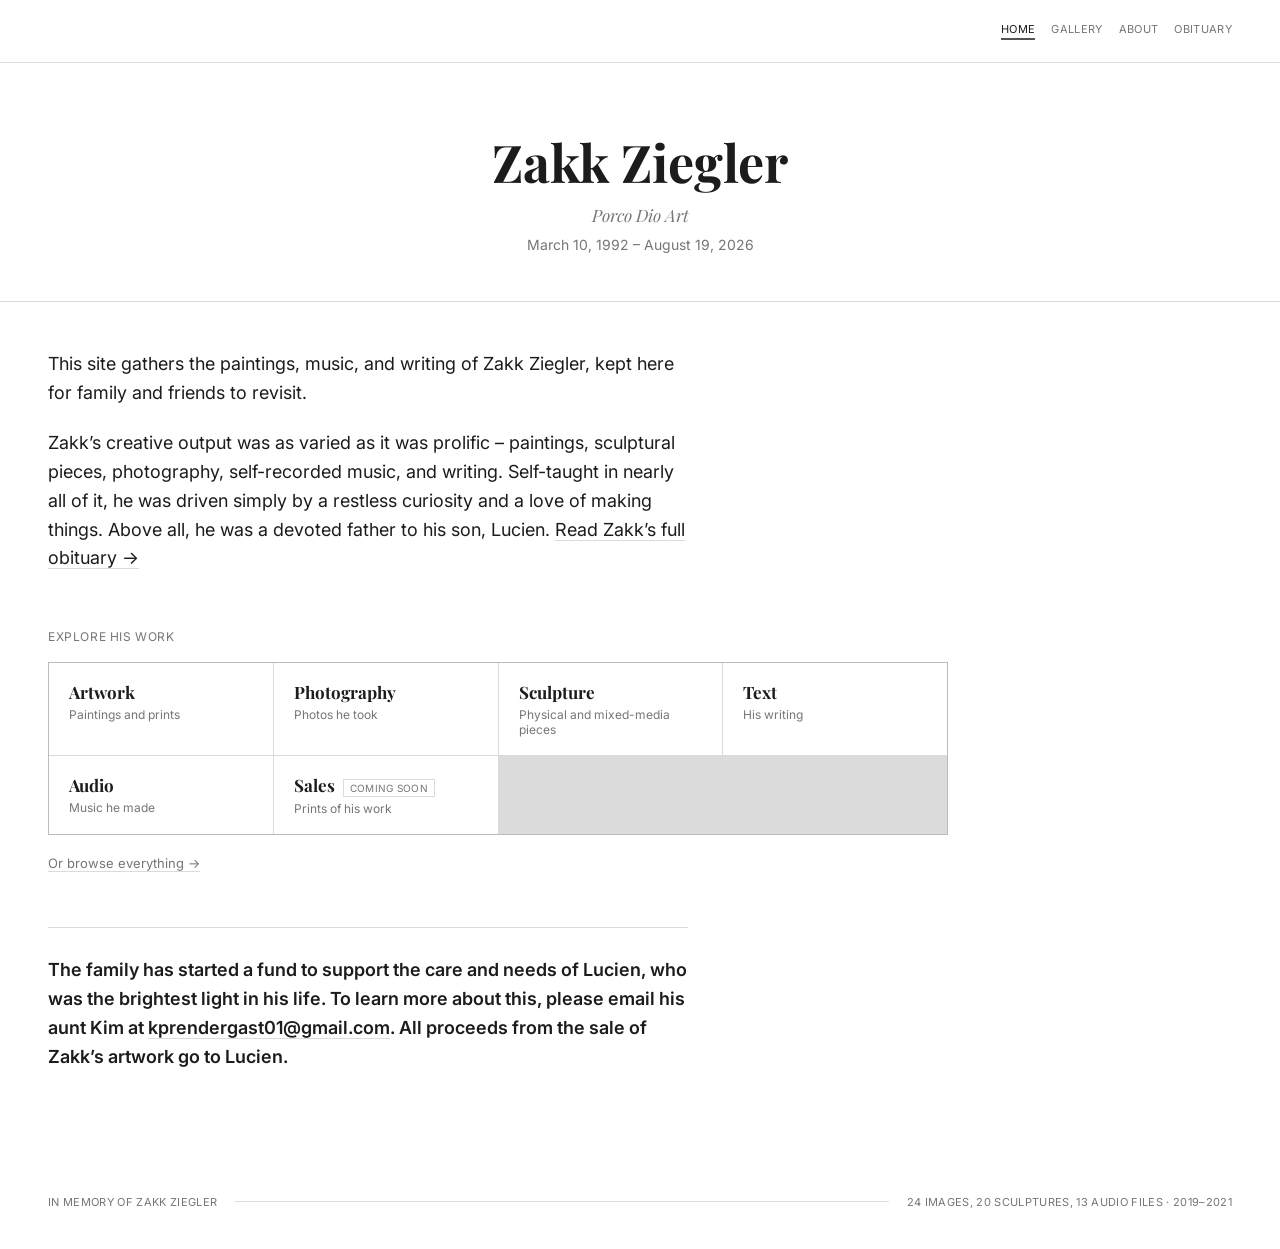
==== commit 4ccba79d: "Note that proceeds from artwork sales go to Lucien Per family feedback on the donations paragraph.  " ====
--- a/index.html
+++ b/index.html
@@ -84,7 +84,7 @@
   </div>
 
   <div class="about-content landing-note">
-    <p>The family has started a fund to support the care and needs of Lucien, who was the brightest light in his life. To learn more about this, please email his aunt Kim at <a href="mailto:kprendergast01@gmail.com">kprendergast01@gmail.com</a>.</p>
+    <p>The family has started a fund to support the care and needs of Lucien, who was the brightest light in his life. To learn more about this, please email his aunt Kim at <a href="mailto:kprendergast01@gmail.com">kprendergast01@gmail.com</a>. All proceeds from the sale of Zakk&rsquo;s artwork go to Lucien.</p>
   </div>
 </main>
 </div>
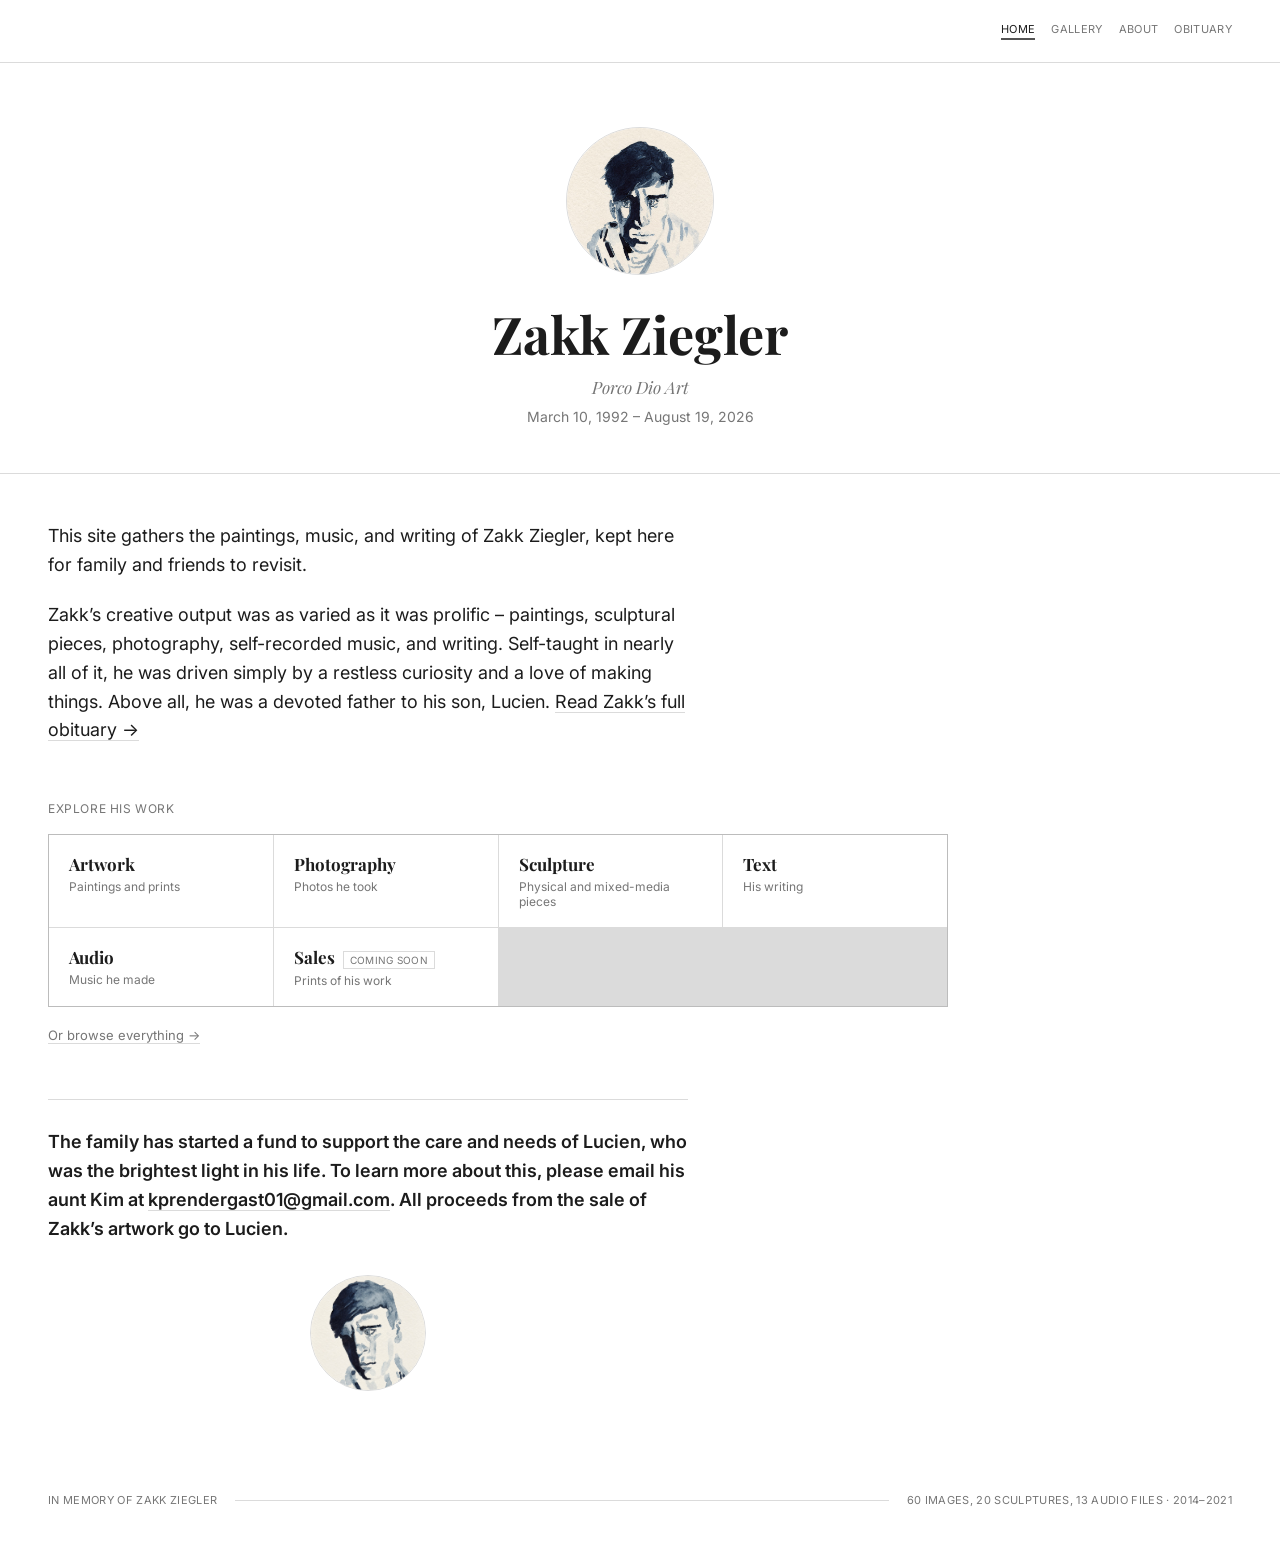
==== commit 996b6400: "Add self-portraits to the landing page to warm it up A watercolor self-portrait above his name as a " ====
--- a/index.html
+++ b/index.html
@@ -41,6 +41,7 @@
 
 <div id="view">
 <section class="hero">
+  <img class="hero-portrait" src="images/portraits/self-portrait-2.jpg" alt="Self-portrait by Zakk Ziegler">
   <h1 class="hero-name">Zakk Ziegler</h1>
   <p class="hero-subtitle">Porco Dio Art</p>
   <p class="hero-dates">March 10, 1992 &ndash; August 19, 2026</p>
@@ -85,6 +86,7 @@
 
   <div class="about-content landing-note">
     <p>The family has started a fund to support the care and needs of Lucien, who was the brightest light in his life. To learn more about this, please email his aunt Kim at <a href="mailto:kprendergast01@gmail.com">kprendergast01@gmail.com</a>. All proceeds from the sale of Zakk&rsquo;s artwork go to Lucien.</p>
+    <img class="landing-closing-portrait" src="images/portraits/self-portrait-1.jpg" alt="Self-portrait by Zakk Ziegler">
   </div>
 </main>
 </div>
--- a/styles.css
+++ b/styles.css
@@ -109,6 +109,20 @@
   padding: 64px var(--edge) 48px;
   text-align: center;
   border-bottom: 1px solid var(--hairline);
+}
+/* Only present on the landing page's hero -- a watercolor self-portrait
+   as a quiet, personal welcome above his name. Kept in its own color
+   (not desaturated like gallery tiles) since the blue wash is part of
+   the piece. */
+.hero-portrait {
+  display: block;
+  width: 148px;
+  height: 148px;
+  margin: 0 auto 24px;
+  border-radius: 50%;
+  object-fit: cover;
+  object-position: center 22%;
+  border: 1px solid var(--hairline);
 }
 .hero-name {
   margin: 0 0 0.15em;
@@ -493,6 +507,12 @@
   padding: 120px var(--edge);
   line-height: 1.8;
 }
+.empty-state-photo {
+  display: block;
+  width: 220px;
+  margin: 0 auto 20px;
+  filter: grayscale(0.25) brightness(0.92);
+}
 .empty-state code {
   background: var(--grid-line);
   padding: 1px 5px;
@@ -619,6 +639,19 @@
   padding-top: 28px;
   border-top: 1px solid var(--hairline);
   font-weight: 600;
+}
+/* Closing bookend to .hero-portrait above -- same treatment, a little
+   smaller since it's a quiet sign-off rather than the page's opening
+   image. */
+.landing-closing-portrait {
+  display: block;
+  width: 116px;
+  height: 116px;
+  margin: 32px auto 0;
+  border-radius: 50%;
+  object-fit: cover;
+  object-position: center 22%;
+  border: 1px solid var(--hairline);
 }
 
 /* ---------------------------------------------------------
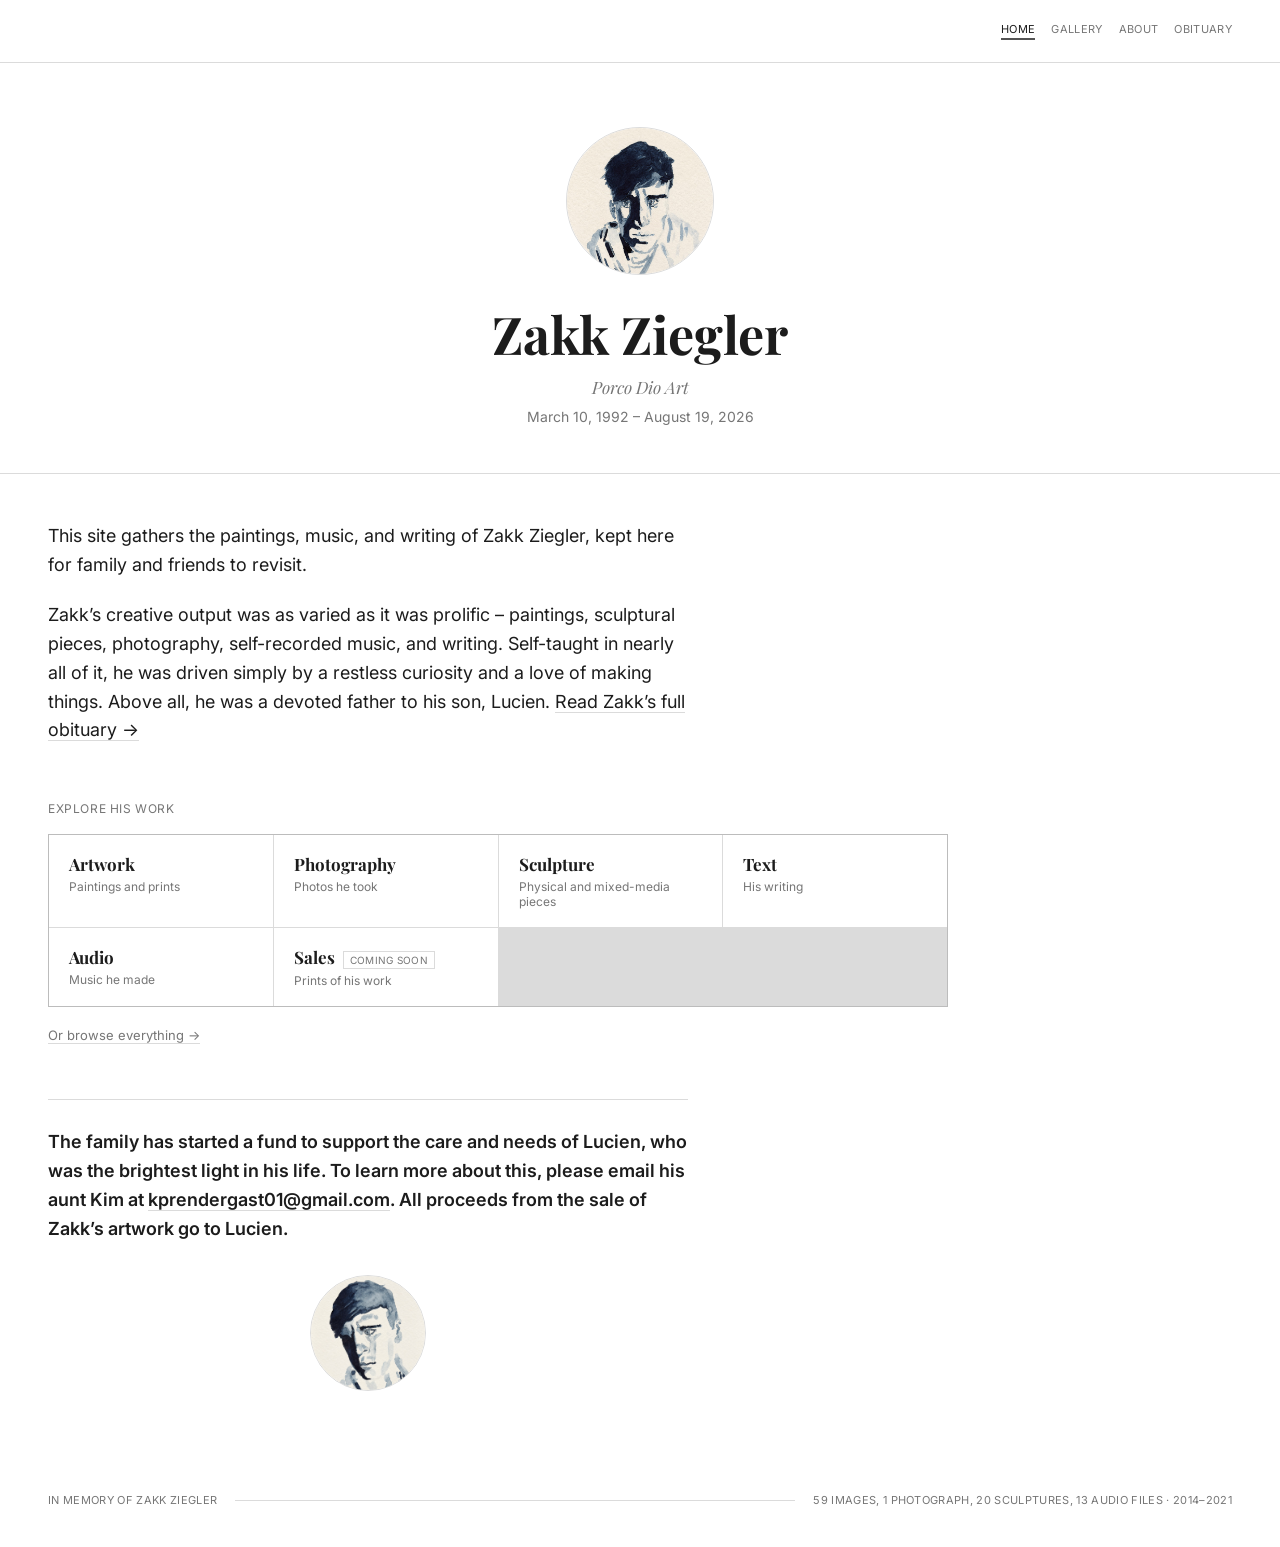
==== commit 7dc882e9: "Add a film-roll content type for scanned 35mm negatives New pattern for the Photography tab: a "phot" ====
--- a/index.html
+++ b/index.html
@@ -41,7 +41,7 @@
 
 <div id="view">
 <section class="hero">
-  <img class="hero-portrait" src="images/portraits/self-portrait-2.jpg" alt="Self-portrait by Zakk Ziegler">
+  <img class="hero-portrait" src="images/portraits/self-portrait-2.jpg" alt="Self-portrait by Zakk Ziegler" role="button" tabindex="0" aria-label="Open self-portrait full size">
   <h1 class="hero-name">Zakk Ziegler</h1>
   <p class="hero-subtitle">Porco Dio Art</p>
   <p class="hero-dates">March 10, 1992 &ndash; August 19, 2026</p>
@@ -86,9 +86,16 @@
 
   <div class="about-content landing-note">
     <p>The family has started a fund to support the care and needs of Lucien, who was the brightest light in his life. To learn more about this, please email his aunt Kim at <a href="mailto:kprendergast01@gmail.com">kprendergast01@gmail.com</a>. All proceeds from the sale of Zakk&rsquo;s artwork go to Lucien.</p>
-    <img class="landing-closing-portrait" src="images/portraits/self-portrait-1.jpg" alt="Self-portrait by Zakk Ziegler">
+    <img class="landing-closing-portrait" src="images/portraits/self-portrait-1.jpg" alt="Self-portrait by Zakk Ziegler" role="button" tabindex="0" aria-label="Open self-portrait full size">
   </div>
 </main>
+
+<div class="lightbox" id="portrait-lightbox" role="dialog" aria-modal="true" aria-label="Portrait view" aria-hidden="true">
+  <button class="lightbox-close" id="portrait-lightbox-close" aria-label="Close">&#10005;</button>
+  <figure class="lightbox-figure">
+    <img id="portrait-lightbox-image" src="" alt="">
+  </figure>
+</div>
 </div>
 
 <footer class="site-footer">
@@ -102,6 +109,8 @@
 <script src="stats.js"></script>
 <script src="player.js"></script>
 <script src="book.js"></script>
+<script src="roll.js"></script>
 <script src="router.js"></script>
+<script src="landing.js"></script>
 </body>
 </html>
--- a/styles.css
+++ b/styles.css
@@ -123,6 +123,14 @@
   object-fit: cover;
   object-position: center 22%;
   border: 1px solid var(--hairline);
+  cursor: zoom-in;
+  transition: opacity 0.2s ease;
+}
+.hero-portrait:hover,
+.hero-portrait:focus-visible,
+.landing-closing-portrait:hover,
+.landing-closing-portrait:focus-visible {
+  opacity: 0.85;
 }
 .hero-name {
   margin: 0 0 0.15em;
@@ -652,6 +660,8 @@
   object-fit: cover;
   object-position: center 22%;
   border: 1px solid var(--hairline);
+  cursor: zoom-in;
+  transition: opacity 0.2s ease;
 }
 
 /* ---------------------------------------------------------
@@ -984,6 +994,125 @@
 }
 
 /* ---------------------------------------------------------
+   Roll viewer (roll.js) — a dedicated horizontal filmstrip overlay for
+   "film roll" entries, built and appended to <body> the same way as
+   the book viewer above. Visually modeled on it too (same scrim, same
+   corner close button), but navigation rides on real horizontal
+   scrolling with scroll-snap rather than a custom page-turn -- a roll
+   is just one frame after another, so native swipe/trackpad/scrollbar
+   already does the right thing.
+--------------------------------------------------------- */
+.roll-viewer {
+  position: fixed;
+  inset: 0;
+  background: var(--scrim);
+  display: none;
+  flex-direction: column;
+  align-items: center;
+  justify-content: center;
+  z-index: 10;
+  padding: var(--edge);
+}
+.roll-viewer:not([hidden]) { display: flex; }
+
+.roll-header {
+  text-align: center;
+  margin: 0 0 18px;
+}
+.roll-title {
+  margin: 0 0 4px;
+  font-family: var(--font-serif);
+  font-style: italic;
+  font-size: 18px;
+  color: var(--badge-ink);
+}
+.roll-meta {
+  margin: 0;
+  font-family: var(--font-meta);
+  font-size: 11px;
+  text-transform: uppercase;
+  letter-spacing: 0.05em;
+  color: var(--muted-dim);
+}
+
+.roll-stage {
+  position: relative;
+  width: 100%;
+  max-width: min(1200px, 100%);
+}
+
+.roll-strip {
+  display: flex;
+  gap: var(--edge);
+  overflow-x: auto;
+  scroll-snap-type: x mandatory;
+  scrollbar-width: thin;
+}
+.roll-strip-item {
+  flex: none;
+  width: 100%;
+  scroll-snap-align: center;
+  display: flex;
+  align-items: center;
+  justify-content: center;
+}
+.roll-strip-item img {
+  display: block;
+  max-height: 72vh;
+  max-width: 100%;
+  width: auto;
+  height: auto;
+  object-fit: contain;
+  box-shadow: 0 20px 60px rgba(0, 0, 0, 0.5);
+}
+
+.roll-close {
+  position: absolute;
+  top: 18px;
+  right: var(--edge);
+  color: var(--badge-ink);
+  font-size: 18px;
+  padding: 12px;
+  z-index: 1;
+}
+
+/* A small solid backdrop behind prev/next -- unlike the book viewer's
+   nav arrows (which only ever sit over the fixed dark scrim), these
+   sit directly over scrolling frame content that can be just as light
+   as the icon itself. */
+.roll-nav {
+  position: absolute;
+  top: 50%;
+  transform: translateY(-50%);
+  z-index: 1;
+  width: 40px;
+  height: 40px;
+  display: flex;
+  align-items: center;
+  justify-content: center;
+  border-radius: 50%;
+  background: var(--badge-bg);
+  color: var(--badge-ink);
+  font-size: 16px;
+}
+.roll-prev { left: 8px; }
+.roll-next { right: 8px; }
+.roll-nav[disabled] { opacity: 0.25; cursor: default; }
+
+.roll-progress {
+  margin: 14px 0 0;
+  font-family: var(--font-meta);
+  font-size: 11px;
+  text-transform: uppercase;
+  letter-spacing: 0.05em;
+  color: var(--muted-dim);
+}
+
+@media (max-width: 720px) {
+  .roll-strip-item img { max-height: 60vh; }
+}
+
+/* ---------------------------------------------------------
    Persistent audio player — a fixed corner widget, not part of the
    page flow, so it survives router-driven navigation between pages
    untouched. Same white/greyscale palette as the rest of the site
@@ -1258,7 +1387,7 @@
 
 .lightbox-close, .lightbox-nav {
   position: absolute;
-  color: var(--ink);
+  color: var(--badge-ink);
   font-size: 18px;
   padding: 12px;
   z-index: 1;
